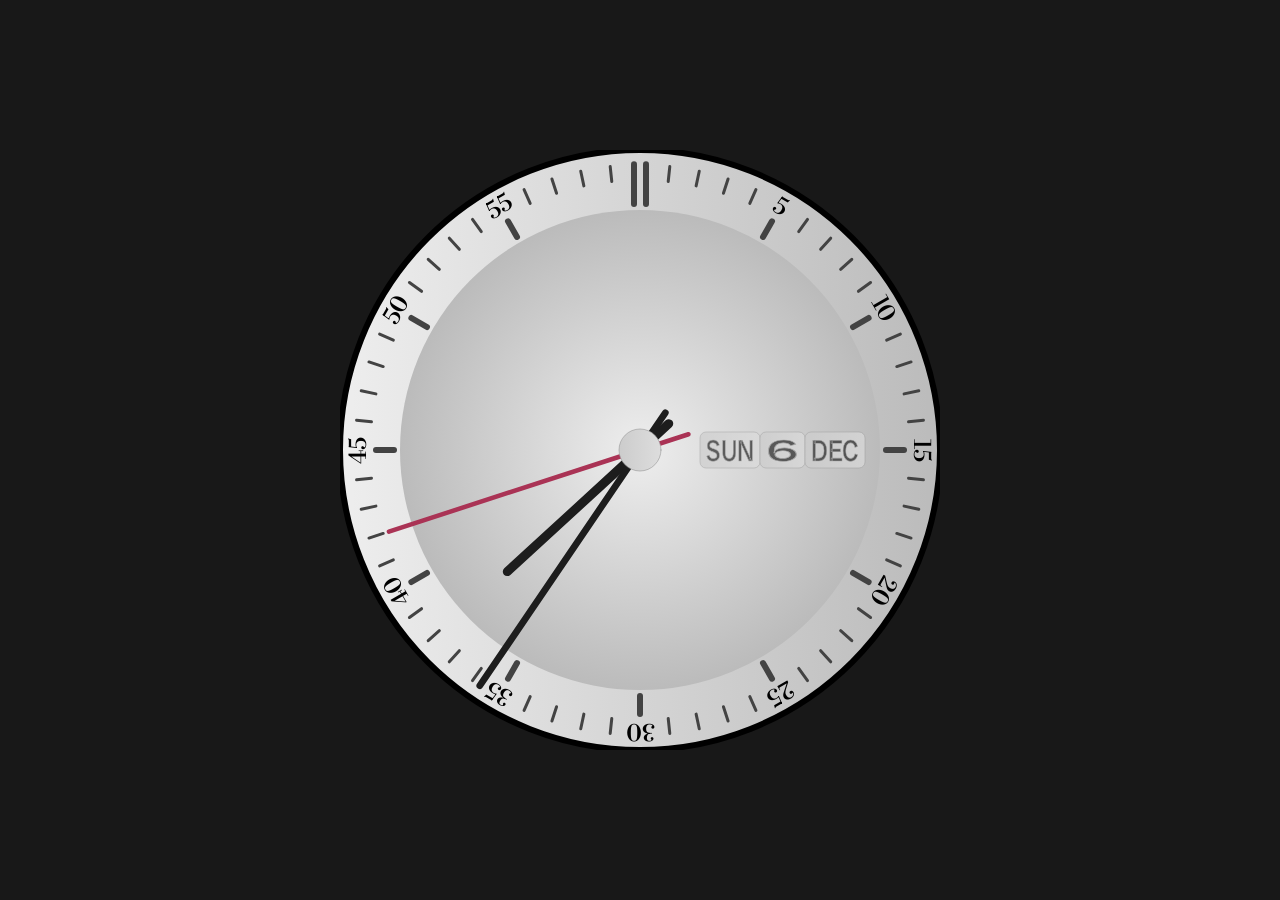
==== analog.html @ 40117dbe "v3 initial upload" ====
<!DOCTYPE html>
<!--
 * jsClock - A simple analog clock with pomodoro timer
 * Copyright (c) 2025 Silvino Rodrigues
 * @license MIT
 * @see https://github.com/silvinor/jsclock
-->
<html lang="en">
<head>
  <meta charset="UTF-8">
  <meta name="viewport" content="width=device-width, initial-scale=1.0, shrink-to-fit=no">
  <title>jsClock</title>
	<meta http-equiv="refresh" content="21600"><!-- refresh every 6 hours -->

  <link rel="apple-touch-icon" sizes="180x180" href="apple-touch-icon.png">
  <link rel="icon" type="image/png" sizes="32x32" href="favicon-32x32.png">
  <link rel="icon" type="image/png" sizes="16x16" href="favicon-16x16.png">
  <link rel="manifest" href="site.webmanifest">

	<link rel="preconnect" href="https://fonts.googleapis.com">
	<link rel="preconnect" href="https://fonts.gstatic.com" crossorigin>
  <link rel="stylesheet" href="jsclock.css">
  <link rel="stylesheet" href="analog.css">
</head>
<body id="analog">
  <svg id="clock" xmlns="http://www.w3.org/2000/svg" viewBox="0 0 200 200" width="200" height="200">
    <defs>
      <linearGradient id="g1" x1="100%" y1="0%" x2="0%" y2="0%">
        <stop offset="0%" stop-color="#bbb"/>
        <stop offset="100%" stop-color="#eee"/>
      </linearGradient>
      <radialGradient id="g2" cx="50%" cy="50%" r="50%" fx="50%" fy="50%">
        <stop offset="0%" stop-color="#eee"/>
        <stop offset="100%" stop-color="#bbb"/>
      </radialGradient>
      <linearGradient id="g3" x1="100%" y1="0%" x2="0%" y2="0%">
        <stop offset="0%" stop-color="#ddd"/>
        <stop offset="100%" stop-color="#ccc"/>
      </linearGradient>
    </defs>
    <g id="clock-face">
      <circle cx="100" cy="100" r="100" stroke="black" stroke-width="2" fill="url(#g1)" />
      <circle cx="100" cy="100" r="80" stroke="none" fill="url(#g2)" />
      <text id="clock-name" x="100" y="60" text-anchor="middle" dominant-baseline="middle"></text>
    </g>
    <g id="pomodoro" fill="none" stroke-width="2.5" stroke-linecap="butt">
      <path d="" id="p5" visibility="hidden" stroke="#4e4e4e" />
      <path d="" id="p4" visibility="hidden" stroke="#e94" />
      <path d="" id="p3" visibility="hidden" stroke="#a35" />
      <path d="" id="p2" visibility="hidden" stroke="#36b" />
      <path d="" id="p1" visibility="hidden" stroke="#4d8" />
    </g>    
    <g id="markers" stroke-linecap="round"></g>
    <g id="date" stroke="#979797" stroke-width="0.2">
      <rect x="120" y="94" width="20" height="12" rx="2" ry="2" fill="url(#g3)" />
      <rect x="140" y="94" width="15" height="12" rx="2" ry="2" fill="url(#g3)" />
      <rect x="155" y="94" width="20" height="12" rx="2" ry="2" fill="url(#g3)" />
      <text id="dow-str"   x="130" y="101" textLength="16" text-anchor="middle" dominant-baseline="middle" lengthAdjust="spacingAndGlyphs"></text>
      <text id="day-str"   x="147.5" y="101" textLength="11" text-anchor="middle" dominant-baseline="middle" lengthAdjust="spacingAndGlyphs"></text>
      <text id="month-str" x="165" y="101" textLength="16" text-anchor="middle" dominant-baseline="middle" lengthAdjust="spacingAndGlyphs"></text>
    </g>
    <g id="hands" stroke-linecap="round" stroke="#000">
      <line id="hour-hand"     x1="100" y1="93" x2="100" y2="40" class="hour-hand" />
      <line id="hour-hand-2"   x1="100" y1="93" x2="100" y2="87" class="hour-hand" />
      <line id="minute-hand"   x1="100" y1="93" x2="100" y2="5"  class="minute-hand" />
      <line id="minute-hand-2" x1="100" y1="93" x2="100" y2="85"  class="minute-hand" />
      <line id="second-hand"   x1="100" y1="93" x2="100" y2="12" class="second-hand" />
      <line id="second-hand-2" x1="100" y1="93" x2="100" y2="83" class="second-hand" />
      <circle cx="100" cy="100" r="7" fill="url(#g3)" stroke="#979797" stroke-width="0.2" />
    </g>
  </svg>
  <div id="copyright">&copy; 2017-2025 Silvino Rodrigues |
    <input type="checkbox" id="pomodoro-checkbox"><label for="pomodoro-checkbox">Pomodoro</label> |
    <input type="checkbox" id="digital-checkbox"><label for="digital-checkbox">Digital</label> |
    <input type="text" maxlength="25" id="clock-name-input" placeholder="Face Name">
  </div>

  <script src="analog.js"></script>
  <script src="jsclock.js"></script>
  <script>
    // Load the digital clock variant
    document.getElementById("digital-checkbox").addEventListener("change", function() {
      if (this.checked) {
        window.location.href = 'index.html';
      }
    });

    // fake keep alive
    function fakeKeepAlive() { 
      handleDebounce(); 
      handleMouseMove(null);  
    }

    // New script for handling clock name input
    document.getElementById("clock-name-input").addEventListener("input", function() {
      const clockName = this.value;
      document.getElementById("clock-name").textContent = clockName;
      localStorage.setItem("clockName", clockName);
      fakeKeepAlive();      
    });

    // Load saved clock name on page load
    document.addEventListener("DOMContentLoaded", function() {
      const savedClockName = localStorage.getItem("clockName");
      if (savedClockName) {
        document.getElementById("clock-name").textContent = savedClockName;
        document.getElementById("clock-name-input").value = savedClockName;
      }
    });
  </script>
</body>
</html>
---- jsclock.css ----
/*
 * jsClock - A simple digital clock with pomodoro timer
 * Copyright (c) 2017-2025 Silvino Rodrigues
 *
 * Color Palette by Kate Morley > https://iamkate.com/data/12-bit-rainbow/ 
 */

@import url("https://fonts.googleapis.com/css2?family=Raleway:wght@400;700&display=swap");

body {
  margin: 0;
  display: flex;
  flex-direction: column;
  /* Stack elements vertically */
  justify-content: center;
  align-items: center;
  height: 100vh;
  background-color: #181818;
  color: #eee;
  font-family: "Raleway", system-ui, -apple-system, "Segoe UI", Roboto, "Helvetica Neue", "Noto Sans", "Liberation Sans", Arial, sans-serif, "Apple Color Emoji", "Segoe UI Emoji", "Segoe UI Symbol", "Noto Color Emoji", sans-serif;
  cursor: none;
}

a {
  color: inherit;
  text-decoration: none;
}
a:hover {
  text-decoration: underline;
}

#clock {
  width: 50%;
  height: auto;
  pointer-events: none;
}

#pomodoro #p1,
#pomodoro #p2,
#pomodoro #p3,
#pomodoro #p4 {
  opacity: 0.667;
}

#pomodoro #p5 {
  opacity: 0.333;
}

#copyright {
  /* font-family: system-ui, -apple-system, "Segoe UI", Roboto, "Helvetica Neue", "Noto Sans", "Liberation Sans", Arial, sans-serif, "Apple Color Emoji", "Segoe UI Emoji", "Segoe UI Symbol", "Noto Color Emoji", sans-serif; */
  position: fixed;
  bottom: 0;
  width: 100%;
  text-align: center;
  padding: 10px;
  background: rgba(255, 255, 255, 0.05);
  color: rgba(221, 221, 221, 0.75); /* #ddd */
  opacity: 0;
  visibility: hidden;
  transition: opacity 2s ease-in-out, visibility 2s ease-in-out;
}

#copyright.visible {
  opacity: 1;
  visibility: visible;
}

body,
#clock,
#copyright {
  user-select: none;
  -webkit-user-select: none;
  -moz-user-select: none;
}
---- analog.css ----
/*
 * jsClock - A simple analog clock with pomodoro timer
 * Copyright (c) 2025 Silvino Rodrigues
 */

@import url("https://fonts.googleapis.com/css2?family=Radio+Canada+Big:wght@400;700&display=swap");
@import url("https://fonts.googleapis.com/css2?family=Libre+Bodoni:wght@400;700&display=swap");

body#analog {
  font-family: "Radio Canada Big";
}
#analog #clock {
  width: initial;
  height: initial;
}
.hour-marker { stroke: #434343; }
.minute-marker { stroke: #434343; }
.hour-hand { stroke: #1d1d1d; stroke-width: 3; }
.minute-hand { stroke: #1d1d1d; stroke-width: 2.25; }
.second-hand { stroke: #a35; stroke-width: 1.5; }
.face-seconds {
  font-family: "Libre Bodoni";
  font-size: 8px;
  font-weight: 400;
}
#clock-name {
  font-family: "Libre Bodoni";
  font-size: 10px;
  font-weight: 900;
  fill: #434343;
  opacity: 0.5;
}
#date {
  opacity: 0.667;
}
#date #dow-str,
#date #day-str,
#date #month-str {
  font-size: 10px;
  font-weight: 400;
  fill: #1d1d1d;
}
#pomodoro #p1,
#pomodoro #p2,
#pomodoro #p3,
#pomodoro #p4 {
  opacity: 0.75;
}
#pomodoro #p5 {
  opacity: 0.5;
}

#clock-name-input {
  background-color: transparent;
  border: 1px solid rgba(127, 127, 127, 0.25);
  color: inherit;
  font-family: inherit;
  font-size: inherit;
  padding: 2px 5px;
  outline: none;
  transition: border-color 0.3s ease;
}
#clock-name-input::placeholder {
  color: rgba(127, 127, 127, 0.25);
}
#clock-name-input:focus {
  border-bottom-color: rgba(127, 127, 127, 0.5);
}
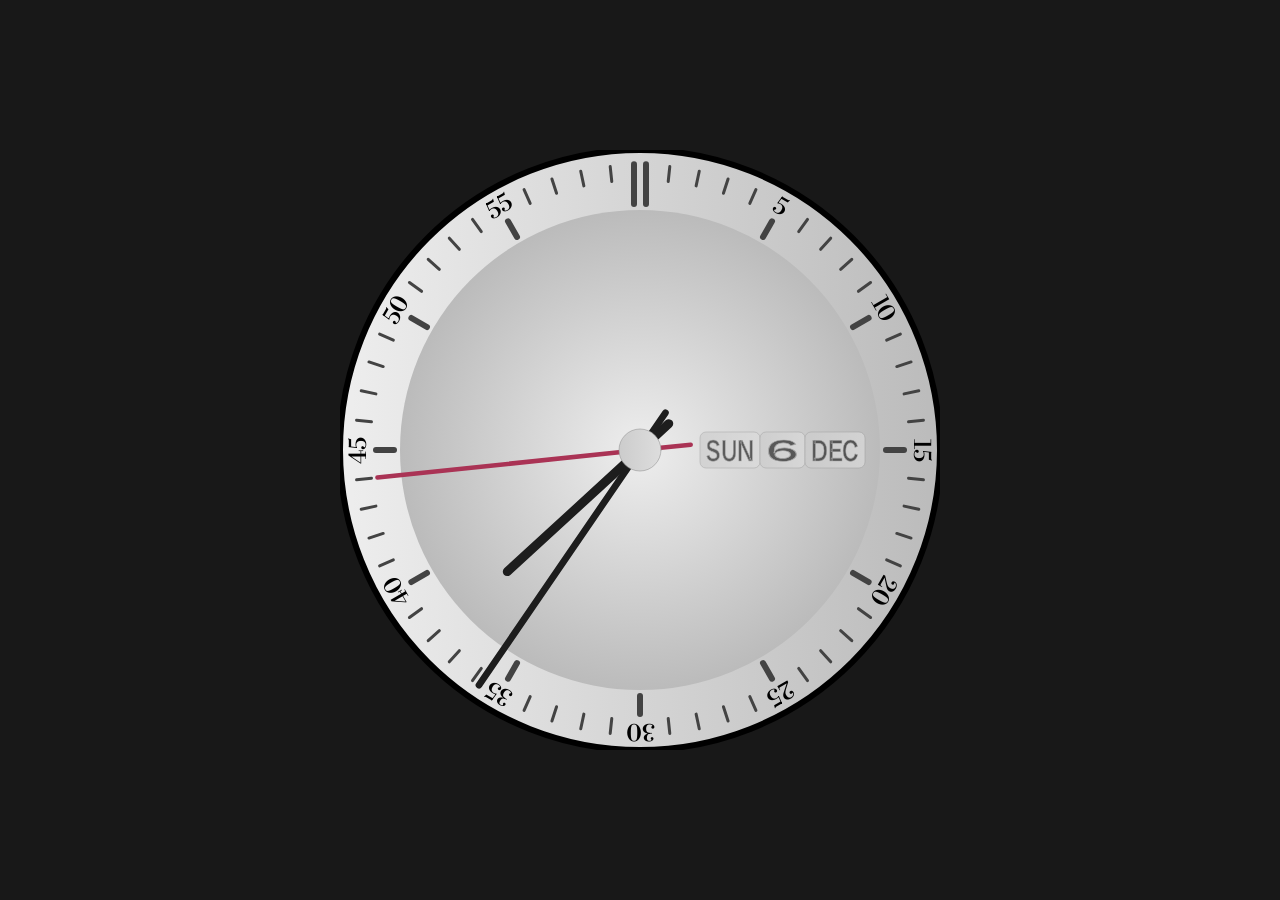
==== commit 6b2af39c: "." ====
--- a/analog.html
+++ b/analog.html
@@ -75,8 +75,8 @@
     <input type="text" maxlength="25" id="clock-name-input" placeholder="Face Name">
   </div>
 
+  <script src="jsclock.js"></script>
   <script src="analog.js"></script>
-  <script src="jsclock.js"></script>
   <script>
     // Load the digital clock variant
     document.getElementById("digital-checkbox").addEventListener("change", function() {
@@ -85,22 +85,24 @@
       }
     });
 
-    // fake keep alive
-    function fakeKeepAlive() { 
-      handleDebounce(); 
-      handleMouseMove(null);  
-    }
-
     // New script for handling clock name input
     document.getElementById("clock-name-input").addEventListener("input", function() {
       const clockName = this.value;
       document.getElementById("clock-name").textContent = clockName;
-      localStorage.setItem("clockName", clockName);
-      fakeKeepAlive();      
+      if (clockName === "") {
+        localStorage.removeItem("clockName");
+      } else {
+        localStorage.setItem("clockName", clockName);
+      }
+
+      // fake keep alive
+      handleDebounce();
+      handleMouseMove(null);  
     });
 
     // Load saved clock name on page load
     document.addEventListener("DOMContentLoaded", function() {
+      console.info("DOMContentLoaded in `analog.html`");
       const savedClockName = localStorage.getItem("clockName");
       if (savedClockName) {
         document.getElementById("clock-name").textContent = savedClockName;
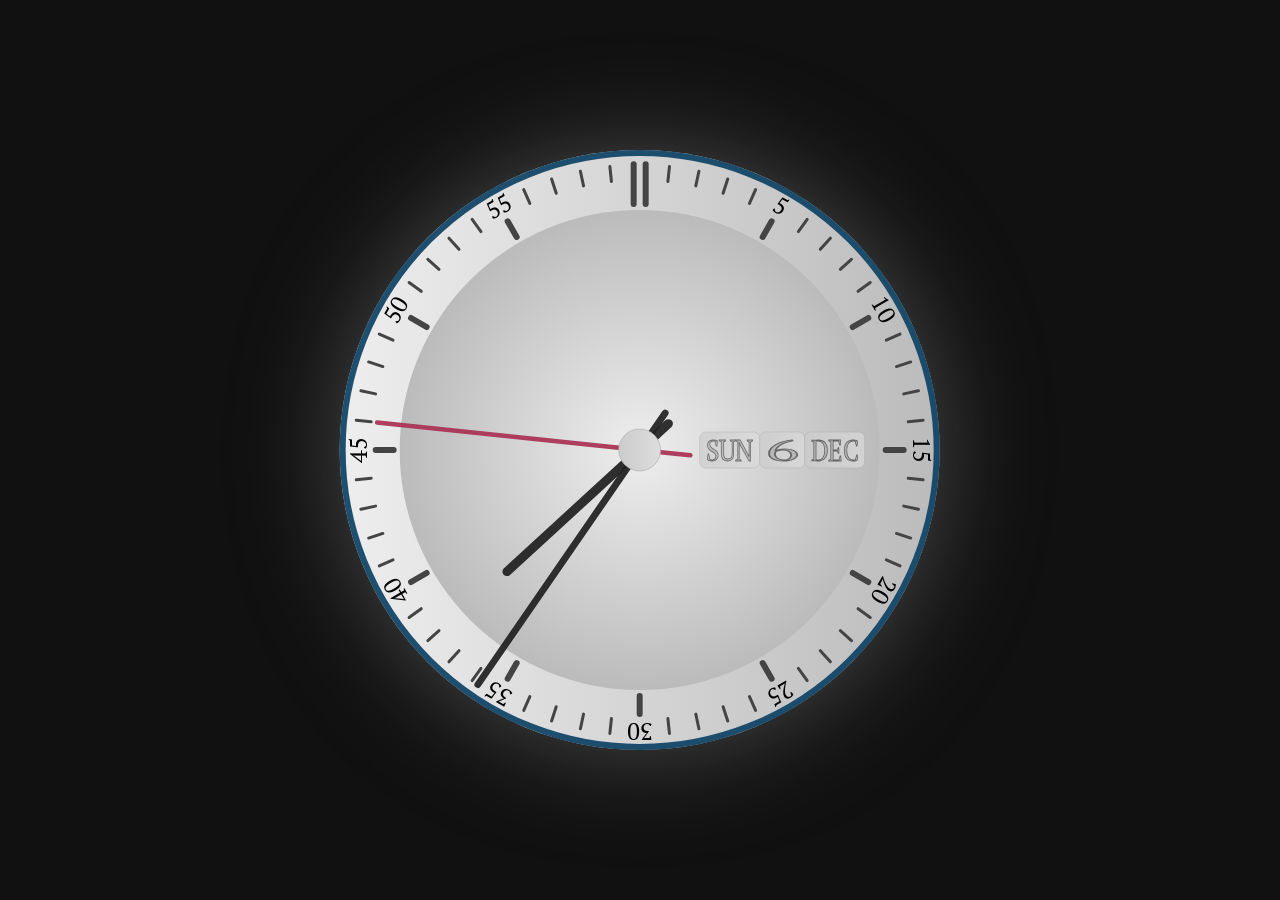
==== commit 82e744da: "Rewrite back to a single file solution" ====
--- a/analog.html
+++ b/analog.html
@@ -1,114 +1,34 @@
 <!DOCTYPE html>
-<!--
- * jsClock - A simple analog clock with pomodoro timer
- * Copyright (c) 2025 Silvino Rodrigues
- * @license MIT
- * @see https://github.com/silvinor/jsclock
--->
 <html lang="en">
 <head>
   <meta charset="UTF-8">
-  <meta name="viewport" content="width=device-width, initial-scale=1.0, shrink-to-fit=no">
-  <title>jsClock</title>
-	<meta http-equiv="refresh" content="21600"><!-- refresh every 6 hours -->
-
-  <link rel="apple-touch-icon" sizes="180x180" href="apple-touch-icon.png">
-  <link rel="icon" type="image/png" sizes="32x32" href="favicon-32x32.png">
-  <link rel="icon" type="image/png" sizes="16x16" href="favicon-16x16.png">
-  <link rel="manifest" href="site.webmanifest">
-
-	<link rel="preconnect" href="https://fonts.googleapis.com">
-	<link rel="preconnect" href="https://fonts.gstatic.com" crossorigin>
-  <link rel="stylesheet" href="jsclock.css">
-  <link rel="stylesheet" href="analog.css">
+  <meta http-equiv="X-UA-Compatible" content="IE=edge">
+  <meta name="viewport" content="width=device-width, initial-scale=1.0">
+  <meta name="color-scheme" content="dark">
+  <style>
+    :root { 
+      font-family: system-ui, sans-serif;
+      color-scheme: dark;
+    }
+    body { 
+      background-color: #111; 
+      color: #eee;
+      margin: 0;
+      height: 100vh;
+      display: flex;
+      justify-content: center;
+      align-items: center;
+    }
+    a {
+      color: inherit;
+    }
+  </style>
+  <script>
+    localStorage.setItem("isAnalogOn", true);
+    window.location.href = "index.html";
+  </script>
 </head>
-<body id="analog">
-  <svg id="clock" xmlns="http://www.w3.org/2000/svg" viewBox="0 0 200 200" width="200" height="200">
-    <defs>
-      <linearGradient id="g1" x1="100%" y1="0%" x2="0%" y2="0%">
-        <stop offset="0%" stop-color="#bbb"/>
-        <stop offset="100%" stop-color="#eee"/>
-      </linearGradient>
-      <radialGradient id="g2" cx="50%" cy="50%" r="50%" fx="50%" fy="50%">
-        <stop offset="0%" stop-color="#eee"/>
-        <stop offset="100%" stop-color="#bbb"/>
-      </radialGradient>
-      <linearGradient id="g3" x1="100%" y1="0%" x2="0%" y2="0%">
-        <stop offset="0%" stop-color="#ddd"/>
-        <stop offset="100%" stop-color="#ccc"/>
-      </linearGradient>
-    </defs>
-    <g id="clock-face">
-      <circle cx="100" cy="100" r="100" stroke="black" stroke-width="2" fill="url(#g1)" />
-      <circle cx="100" cy="100" r="80" stroke="none" fill="url(#g2)" />
-      <text id="clock-name" x="100" y="60" text-anchor="middle" dominant-baseline="middle"></text>
-    </g>
-    <g id="pomodoro" fill="none" stroke-width="2.5" stroke-linecap="butt">
-      <path d="" id="p5" visibility="hidden" stroke="#4e4e4e" />
-      <path d="" id="p4" visibility="hidden" stroke="#e94" />
-      <path d="" id="p3" visibility="hidden" stroke="#a35" />
-      <path d="" id="p2" visibility="hidden" stroke="#36b" />
-      <path d="" id="p1" visibility="hidden" stroke="#4d8" />
-    </g>    
-    <g id="markers" stroke-linecap="round"></g>
-    <g id="date" stroke="#979797" stroke-width="0.2">
-      <rect x="120" y="94" width="20" height="12" rx="2" ry="2" fill="url(#g3)" />
-      <rect x="140" y="94" width="15" height="12" rx="2" ry="2" fill="url(#g3)" />
-      <rect x="155" y="94" width="20" height="12" rx="2" ry="2" fill="url(#g3)" />
-      <text id="dow-str"   x="130" y="101" textLength="16" text-anchor="middle" dominant-baseline="middle" lengthAdjust="spacingAndGlyphs"></text>
-      <text id="day-str"   x="147.5" y="101" textLength="11" text-anchor="middle" dominant-baseline="middle" lengthAdjust="spacingAndGlyphs"></text>
-      <text id="month-str" x="165" y="101" textLength="16" text-anchor="middle" dominant-baseline="middle" lengthAdjust="spacingAndGlyphs"></text>
-    </g>
-    <g id="hands" stroke-linecap="round" stroke="#000">
-      <line id="hour-hand"     x1="100" y1="93" x2="100" y2="40" class="hour-hand" />
-      <line id="hour-hand-2"   x1="100" y1="93" x2="100" y2="87" class="hour-hand" />
-      <line id="minute-hand"   x1="100" y1="93" x2="100" y2="5"  class="minute-hand" />
-      <line id="minute-hand-2" x1="100" y1="93" x2="100" y2="85"  class="minute-hand" />
-      <line id="second-hand"   x1="100" y1="93" x2="100" y2="12" class="second-hand" />
-      <line id="second-hand-2" x1="100" y1="93" x2="100" y2="83" class="second-hand" />
-      <circle cx="100" cy="100" r="7" fill="url(#g3)" stroke="#979797" stroke-width="0.2" />
-    </g>
-  </svg>
-  <div id="copyright">&copy; 2017-2025 Silvino Rodrigues |
-    <input type="checkbox" id="pomodoro-checkbox"><label for="pomodoro-checkbox">Pomodoro</label> |
-    <input type="checkbox" id="digital-checkbox"><label for="digital-checkbox">Digital</label> |
-    <input type="text" maxlength="25" id="clock-name-input" placeholder="Face Name">
-  </div>
-
-  <script src="jsclock.js"></script>
-  <script src="analog.js"></script>
-  <script>
-    // Load the digital clock variant
-    document.getElementById("digital-checkbox").addEventListener("change", function() {
-      if (this.checked) {
-        window.location.href = 'index.html';
-      }
-    });
-
-    // New script for handling clock name input
-    document.getElementById("clock-name-input").addEventListener("input", function() {
-      const clockName = this.value;
-      document.getElementById("clock-name").textContent = clockName;
-      if (clockName === "") {
-        localStorage.removeItem("clockName");
-      } else {
-        localStorage.setItem("clockName", clockName);
-      }
-
-      // fake keep alive
-      handleDebounce();
-      handleMouseMove(null);  
-    });
-
-    // Load saved clock name on page load
-    document.addEventListener("DOMContentLoaded", function() {
-      console.info("DOMContentLoaded in `analog.html`");
-      const savedClockName = localStorage.getItem("clockName");
-      if (savedClockName) {
-        document.getElementById("clock-name").textContent = savedClockName;
-        document.getElementById("clock-name-input").value = savedClockName;
-      }
-    });
-  </script>
+<body>
+  <p>Redirecting you <a href="index.html?analog">here</a> ...</p>
 </body>
 </html>
